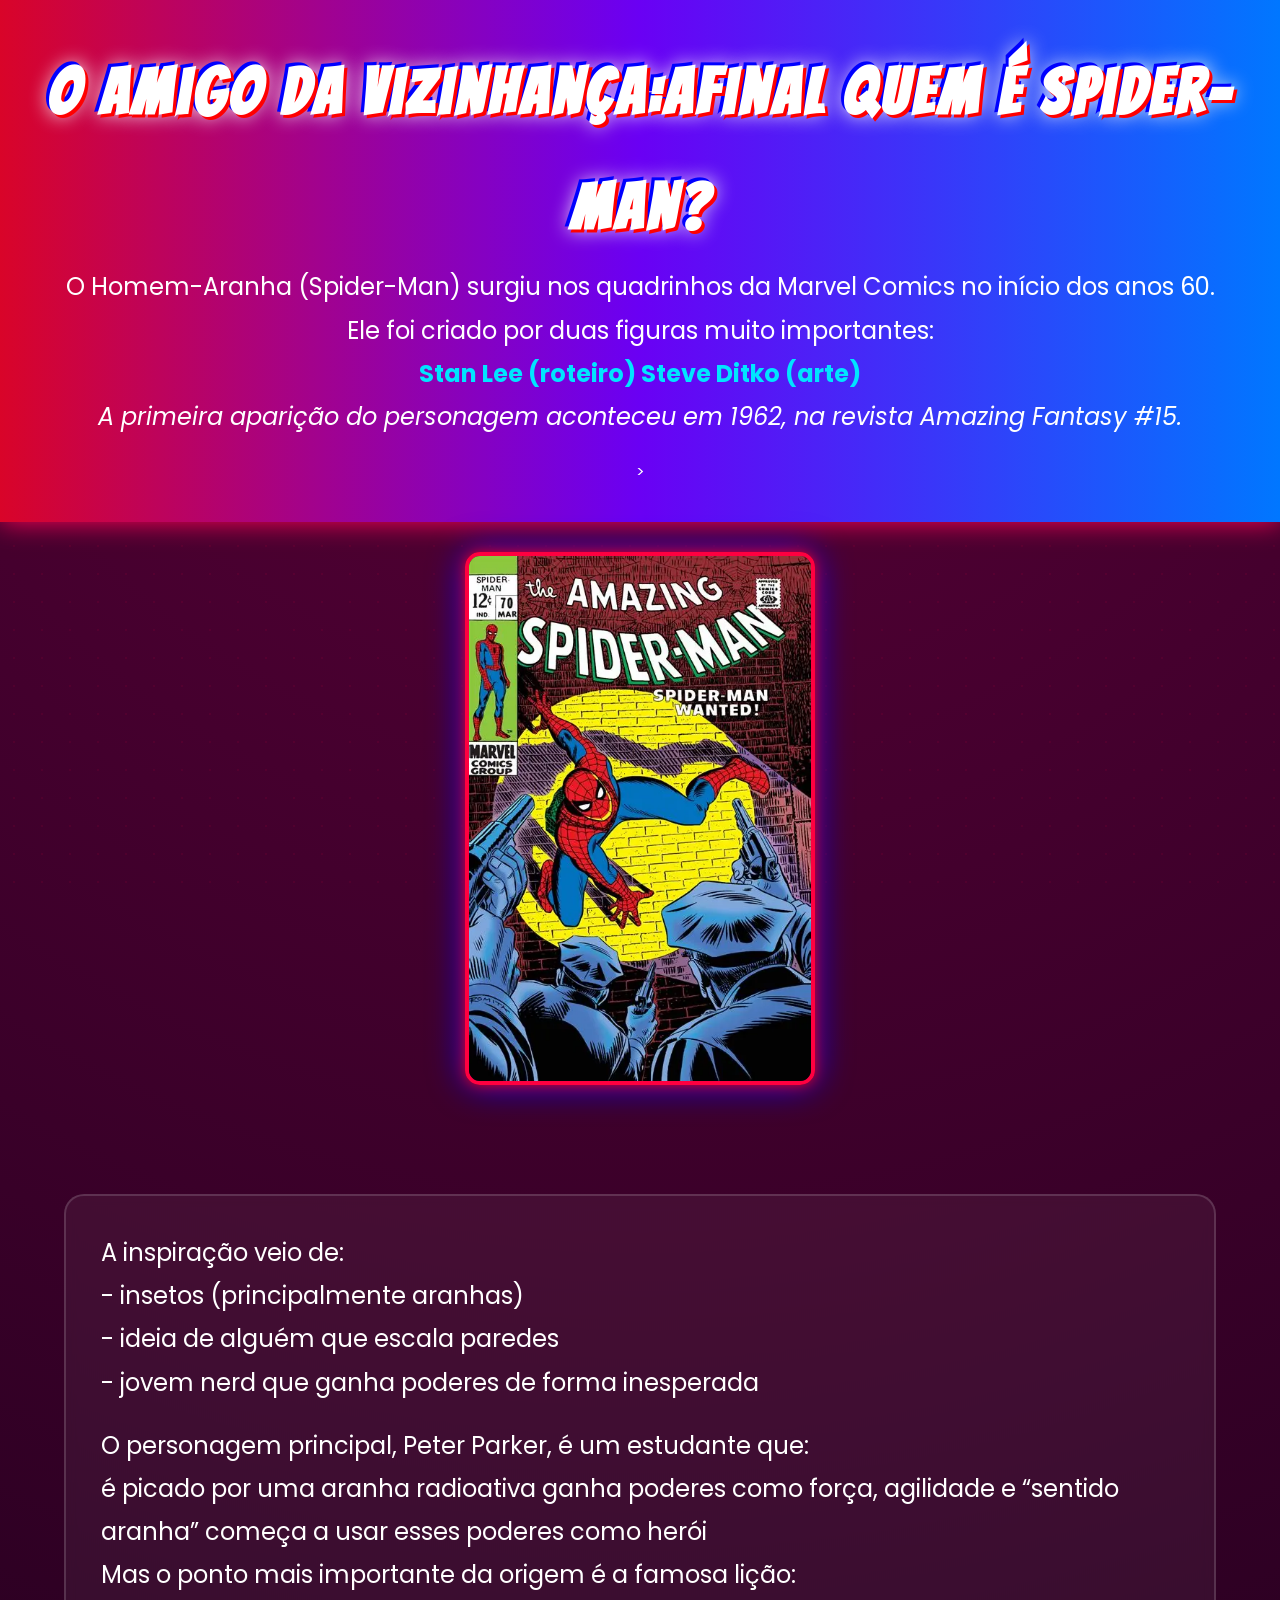
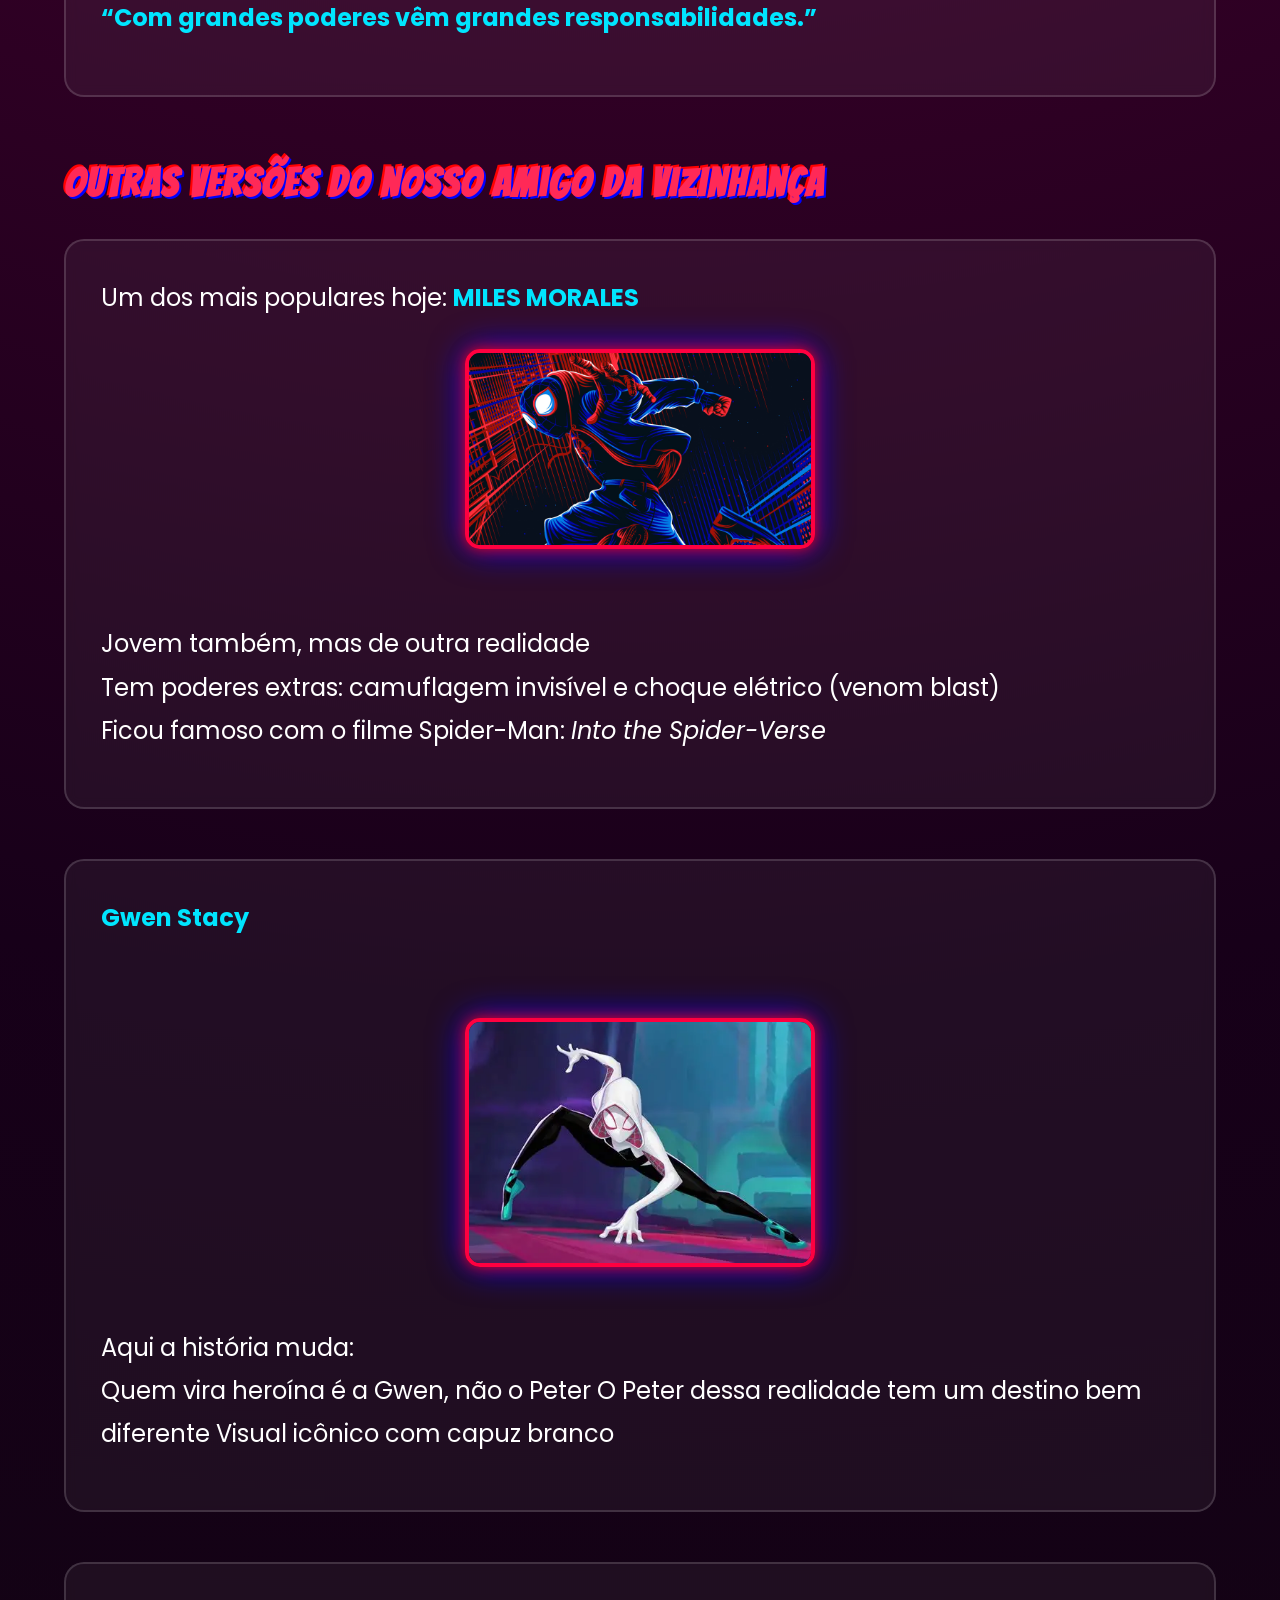
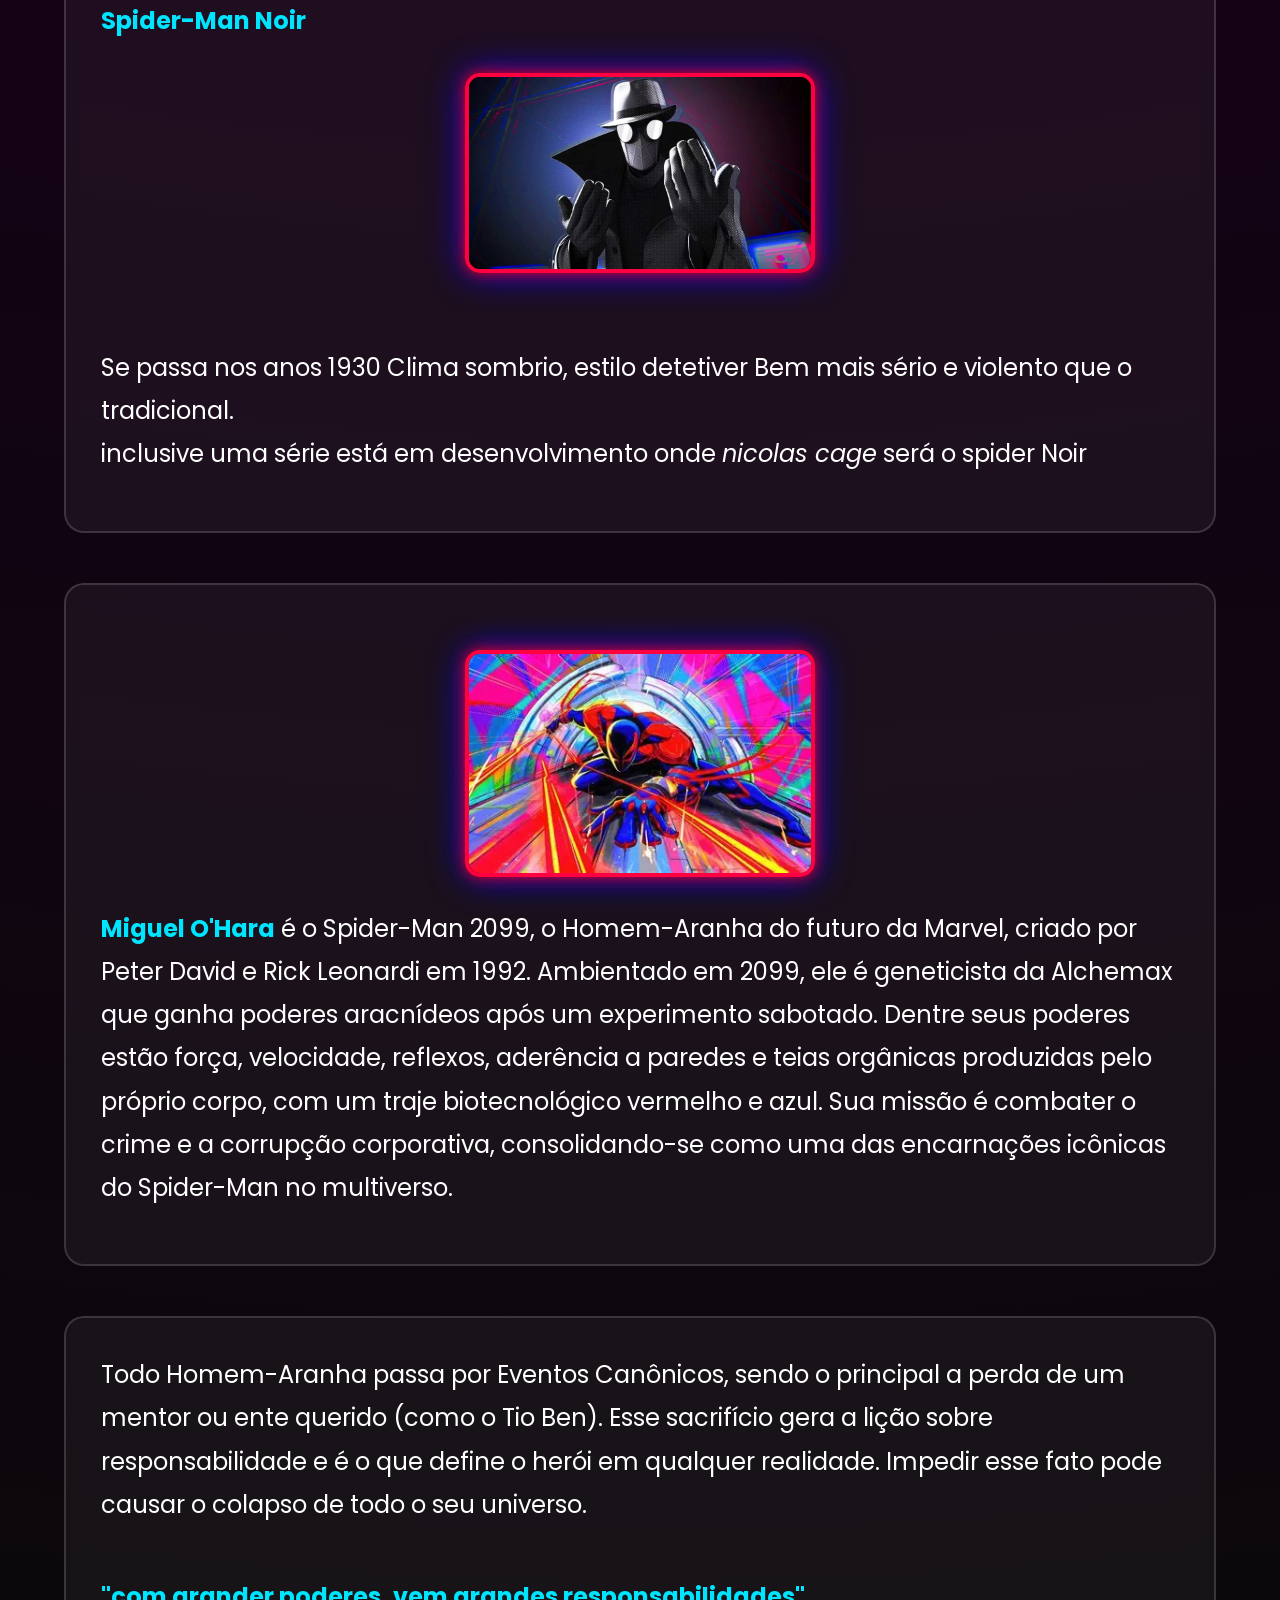
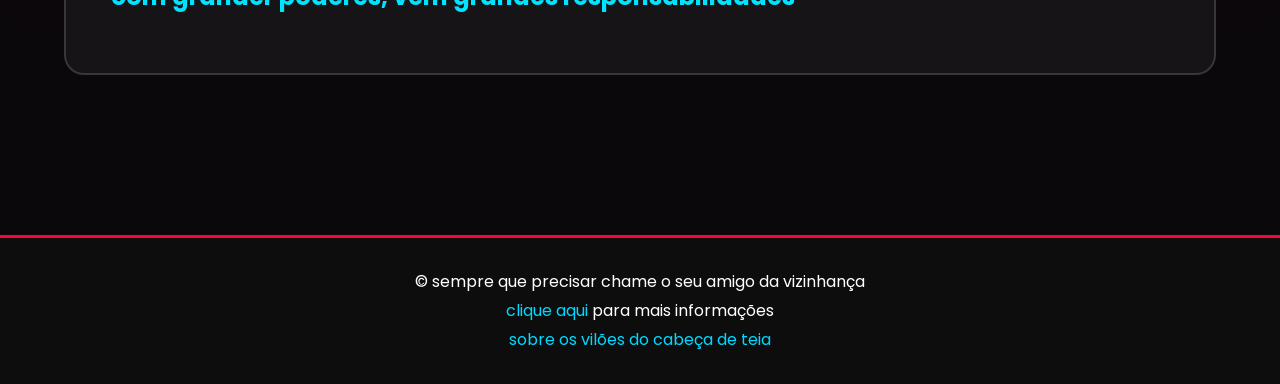
==== aranhaverso.html @ e48ab73e "feat:renomeiar as paginas" ====
<!DOCTYPE html>
<html lang="PT-BR">
<head>
    <meta charset="UTF-8">
    <meta name="Aranhaverso" content="um pouco sobre o multiverso do spider-man">
    <title>Aranhaverso</title>
    <link 
    rel="stylesheet" 
    href="./style.css"
        />
</head>
<body 


    </style>
    <style>
        p{font-size: 24px;}
        
    </style>
    <style>
        p{font-style: normal;}
    </style>
    <header>
    
        <h1>O amigo da vizinhança:afinal quem é spider-man?</h1>
        <p>O Homem-Aranha (Spider-Man) surgiu nos quadrinhos da Marvel Comics no início dos anos 60. <br>

Ele foi criado por duas figuras muito importantes: <br>

<strong>Stan Lee (roteiro)
Steve Ditko (arte)</strong><br>

<i>A primeira aparição do personagem aconteceu em 1962, na revista Amazing Fantasy #15.</p></i>></header>
<img src="./assets/spider.webp" alt="" width="300"> <br>
    
    <main>
        <!--introducao-->
        <section>
           <p> A inspiração veio de: <br>

- insetos (principalmente aranhas) <br>
- ideia de alguém que escala paredes <br>
- jovem nerd que ganha poderes de forma inesperada</p>
<p>O personagem principal, Peter Parker, é um estudante que: <br>

é picado por uma aranha radioativa
ganha poderes como força, agilidade e “sentido aranha”
começa a usar esses poderes como herói <br>

Mas o ponto mais importante da origem é a famosa lição: <br>

<strong>“Com grandes poderes vêm grandes responsabilidades.”</p></strong>
        </section>
        <!--desenvolvimento-->
         <h2>outras versões do nosso amigo da vizinhança</h2>
        <section>
        <p>Um dos mais populares hoje: <strong> MILES MORALES </strong> <br> <img src="./assets/miles.jpg" alt="" width="350"> <br>

Jovem também, mas de outra realidade <br>
Tem poderes extras: camuflagem invisível e choque elétrico (venom blast) <br>
Ficou famoso com o filme Spider-Man: <i>Into the Spider-Verse</p></i>
           
        </section>
        <!--desnvolvimento2-->
        <section>           <strong><p>Gwen Stacy</p></strong> <br> 
                <img src="./assets/gwem.webp" alt="" width="350" class="canto "> <br>

<p>Aqui a história muda: <br>

Quem vira heroína é a Gwen, não o Peter
O Peter dessa realidade tem um destino bem diferente
Visual icônico com capuz branco</p>
        </section>
        <section>
            <p> <strong>Spider-Man Noir </strong> <br>
                <img src="./assets/Spider-Man-Noir.webp" alt="" width="350"> <br>

Se passa nos anos 1930
Clima sombrio, estilo detetiver
Bem mais sério e violento que o tradicional. <br> inclusive uma série está em desenvolvimento onde <i>nicolas cage</i> será o spider Noir</p>
        </section>
        <!--miguel o'hara-->
        <section>
            <img src="./assets/2099.webp" alt="">
            
                 <p><strong>Miguel O'Hara</strong> é o Spider-Man 2099, o Homem-Aranha do futuro da Marvel, criado por Peter David e Rick Leonardi em 1992.
Ambientado em 2099, ele é geneticista da Alchemax que ganha poderes aracnídeos após um experimento sabotado.
Dentre seus poderes estão força, velocidade, reflexos, aderência a paredes e teias orgânicas produzidas pelo próprio corpo, com um traje biotecnológico vermelho e azul.
Sua missão é combater o crime e a corrupção corporativa, consolidando-se como uma das encarnações icônicas do Spider-Man no multiverso.</p>
        </section>
        <!--evento canonico-->
        <section>
            <p>Todo Homem-Aranha passa por Eventos Canônicos, sendo o principal a perda de um mentor ou ente querido (como o Tio Ben). Esse sacrifício gera a lição sobre responsabilidade e é o que define o herói em qualquer realidade. Impedir esse fato pode causar o colapso de todo o seu universo.</p><br>
           <strong> <p> "com grander poderes, vem grandes responsabilidades"</p></strong>
        </section>
        
    </main>
    <footer>&copy; sempre que precisar chame o seu amigo da vizinhança <br>
        <a href="https://github.com/rubensoli99-gif" target="_blank" rel=noopener noreferrer ="botao-link"> clique aqui </a> para mais informações <br>
        <a href="./viloes.html" target="_blank" rel="noopener noreferrer" 
    > sobre os vilões do cabeça de teia
             
        </a>
    </footer>
    
</body>
</html>
---- style.css ----
/* Importando fonte */
@import url('https://fonts.googleapis.com/css2?family=Bangers&family=Poppins:wght@300;400;600;700&display=swap');

*{
    margin:0;
    padding:0;
    box-sizing:border-box;
}

body{
    font-family:'Poppins',sans-serif;
    background:
    radial-gradient(circle at top,#5b0038,#170019,#090909);
    color:white;
    line-height:1.8;
}

/* Cabeçalho */

header{
    background:linear-gradient(90deg,#d90429,#6a00f4,#0077ff);
    padding:35px;
    text-align:center;
    box-shadow:0 0 25px #ff0055;
}

h1{
    font-family:'Bangers',cursive;
    font-size:4rem;
    letter-spacing:4px;
    color:white;
    text-shadow:
    3px 3px 0 red,
    -3px -3px 0 blue,
    0 0 20px white;
}

/* Conteúdo */

main{
    width:90%;
    max-width:1200px;
    margin:auto;
    padding:50px 0;
}

section{
    background:rgba(255,255,255,.05);
    border:2px solid rgba(255,255,255,.15);
    border-radius:20px;
    padding:35px;
    margin-bottom:50px;
    backdrop-filter:blur(6px);
    transition:.4s;
}

section:hover{
    transform:translateY(-6px);
    box-shadow:0 0 30px #ff0044;
}

/* Títulos */

h2{
    font-family:'Bangers';
    font-size:2.5rem;
    letter-spacing:2px;
    color:#ff2957;
    margin-bottom:20px;

    text-shadow:
    2px 2px blue,
    -2px -2px red;
}

h3{
    color:#29c7ff;
    margin-top:20px;
    margin-bottom:10px;
}

/* Texto */

p{
    font-size:1.1rem;
    margin-bottom:20px;
}

/* Negrito */

strong{
    color:#00e5ff;
}

/* Itálico */

em{
    color:#ffe066;
}

/* Listas */

ul{
    margin-left:30px;
}

li{
    margin:10px 0;
}

/* Imagens */

img{
    width:100%;
    max-width:350px;
    display:block;
    margin:30px auto;
    border-radius:15px;

    border:4px solid #ff0040;

    box-shadow:
    0 0 15px red,
    0 0 35px blue;

    transition:.4s;
}

img:hover{

    transform:scale(1.05) rotate(-2deg);

    box-shadow:
    0 0 20px red,
    0 0 60px #00c3ff;
}

/* Links */

a{
    color:#00d9ff;
    text-decoration:none;
    transition:.3s;
}

a:hover{
    color:#ff2e63;
}

/* Linha */

hr{
    border:none;
    height:3px;
    background:linear-gradient(90deg,
    red,
    blue,
    red);
    margin:40px 0;
}

/* Rodapé */

footer{
    background:#0d0d0d;
    text-align:center;
    padding:30px;
    margin-top:60px;
    border-top:3px solid #ff0040;
}

/* Responsividade */

@media(max-width:768px){

    h1{
        font-size:2.8rem;
    }

    h2{
        font-size:2rem;
    }

    section{
        padding:25px;
    }

}


body::before{
    content:"";
    position:fixed;
    inset:0;

    background-image:
    radial-gradient(circle,#ff003c 1px,transparent 1px);

    background-size:28px 28px;

    opacity:.08;

    z-index:-1;
}
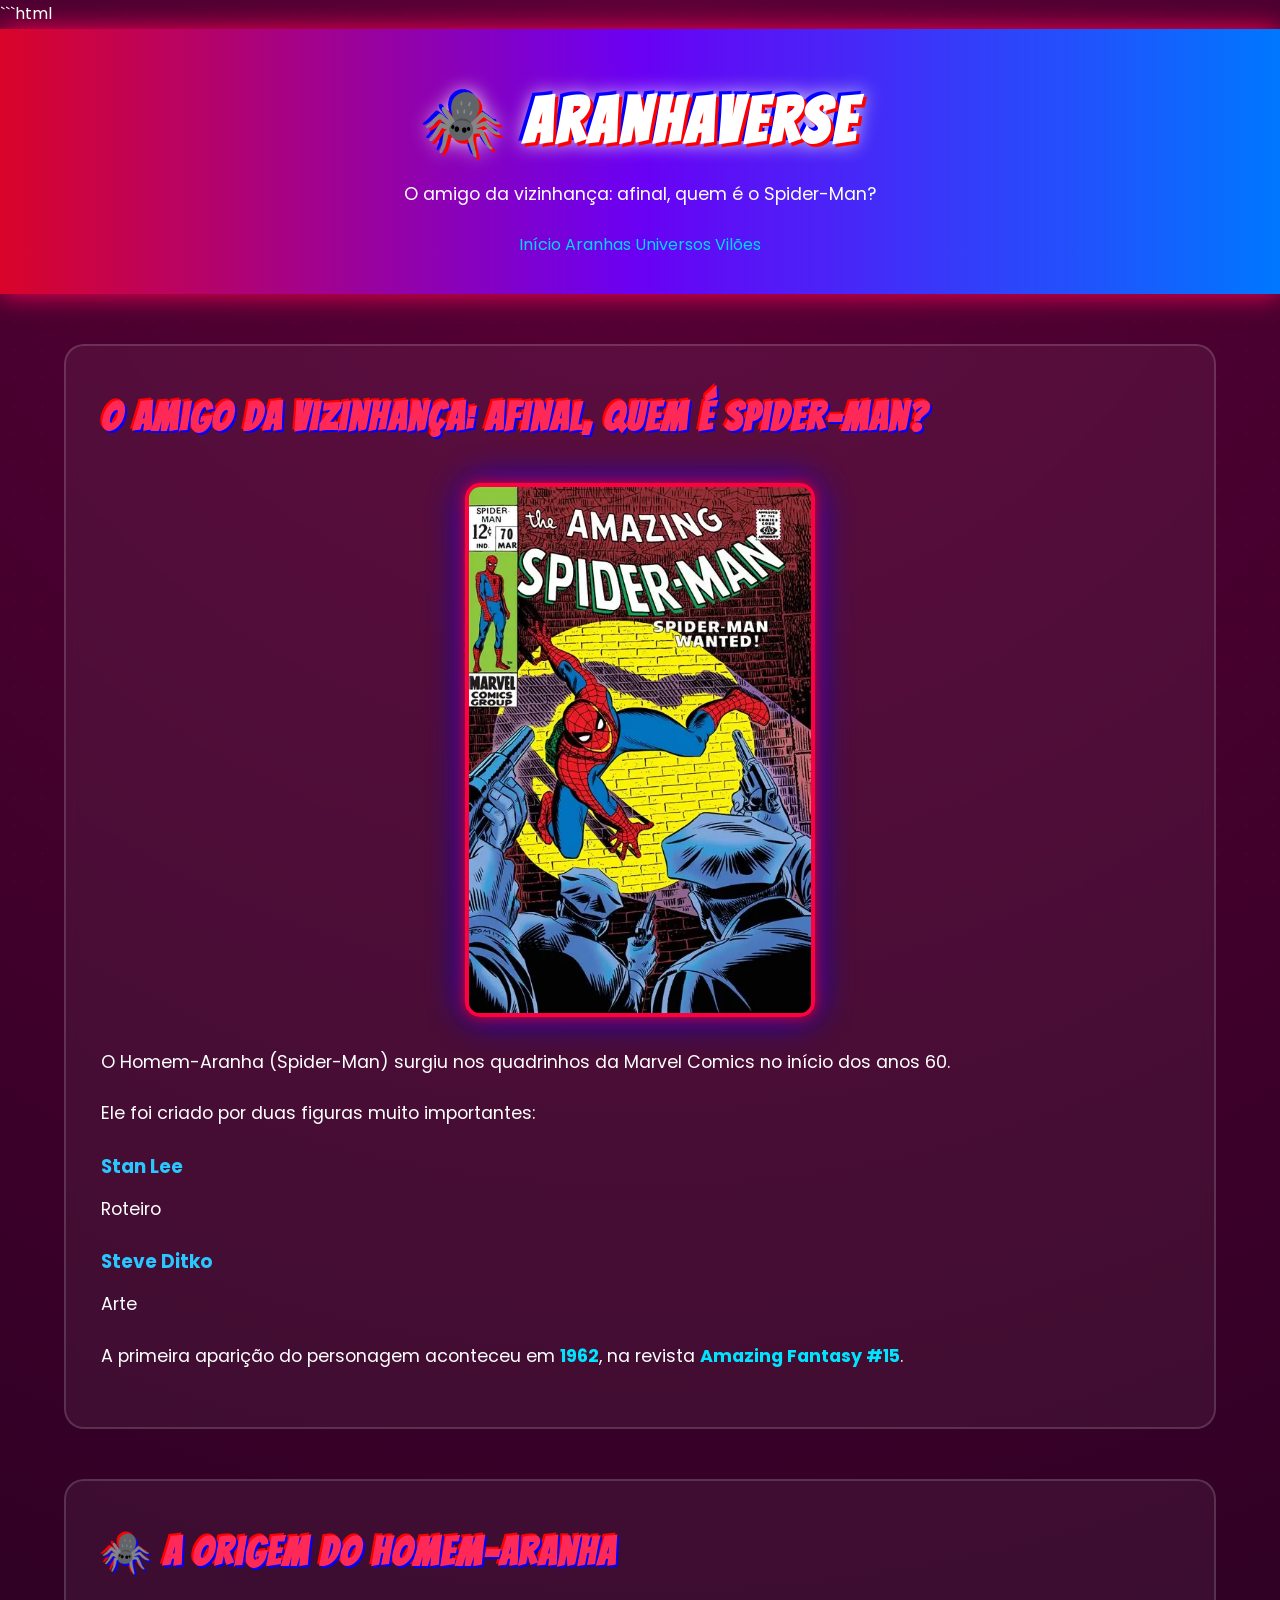
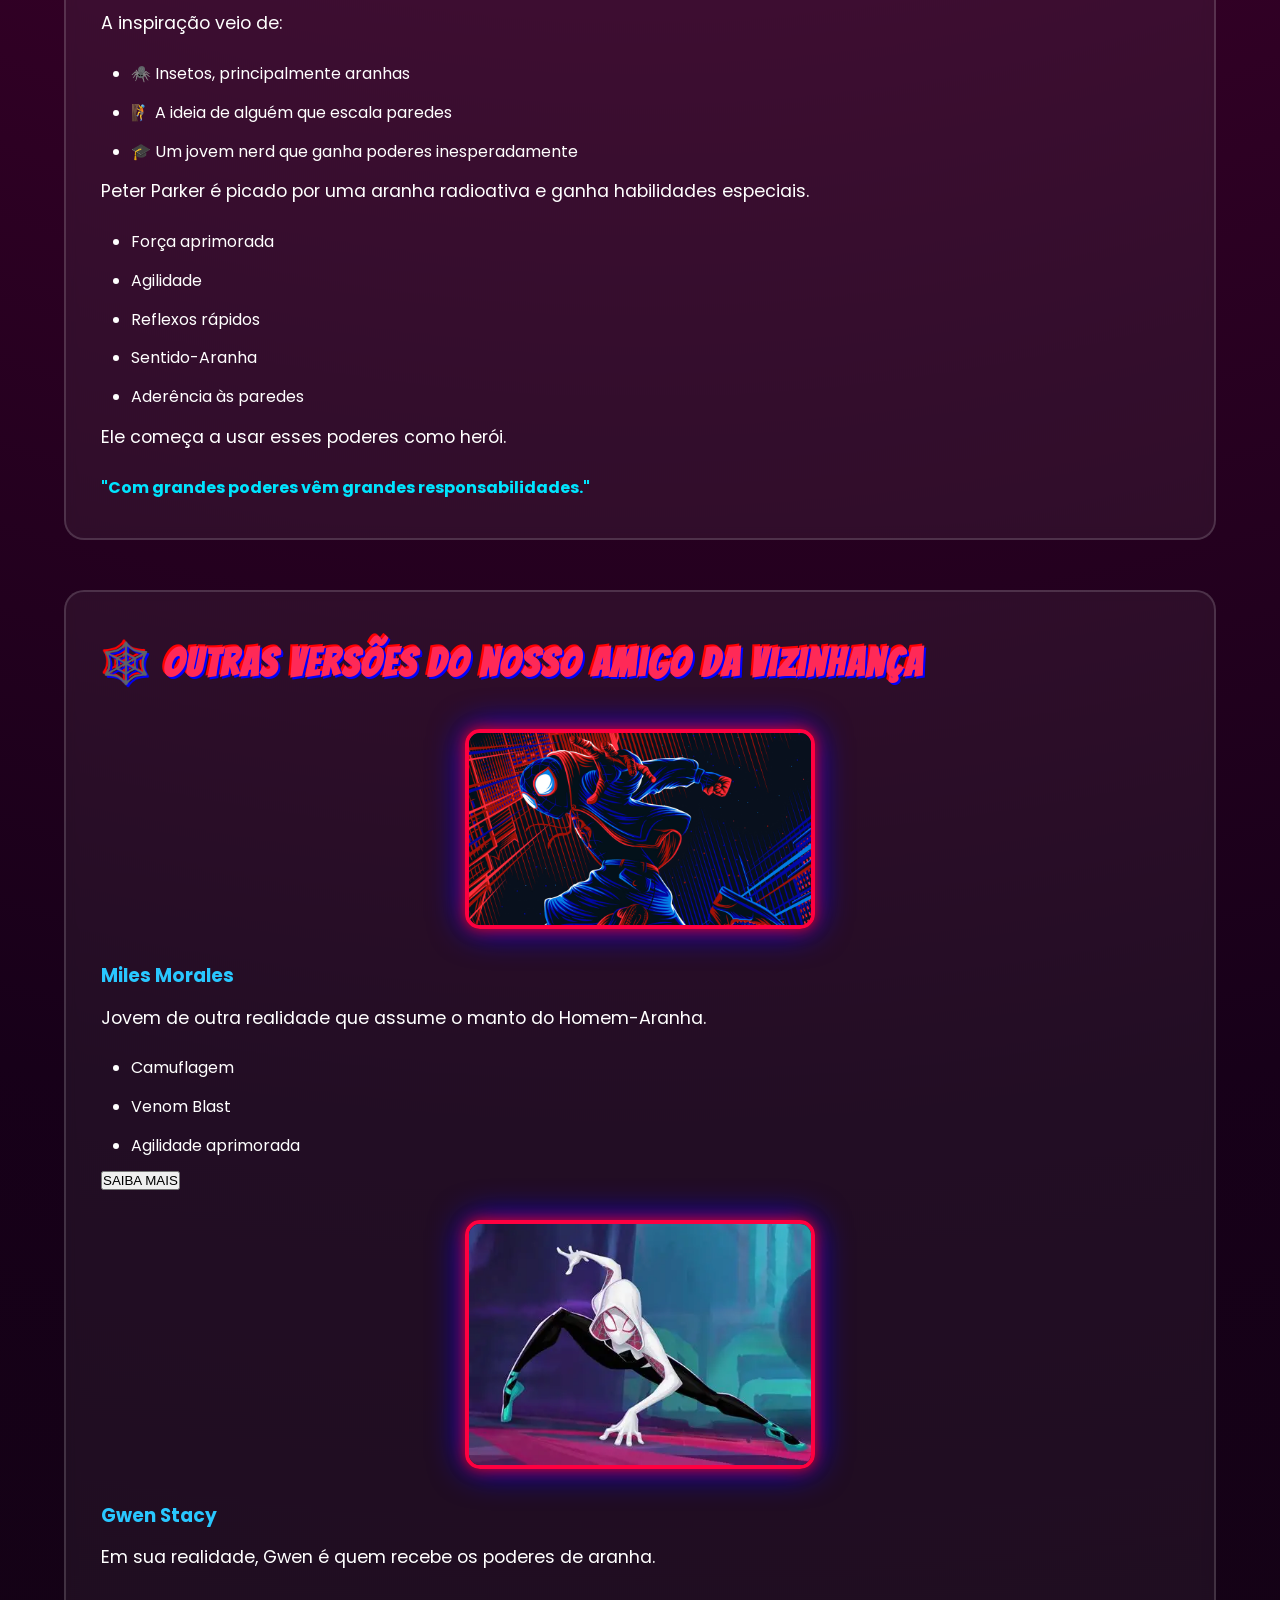
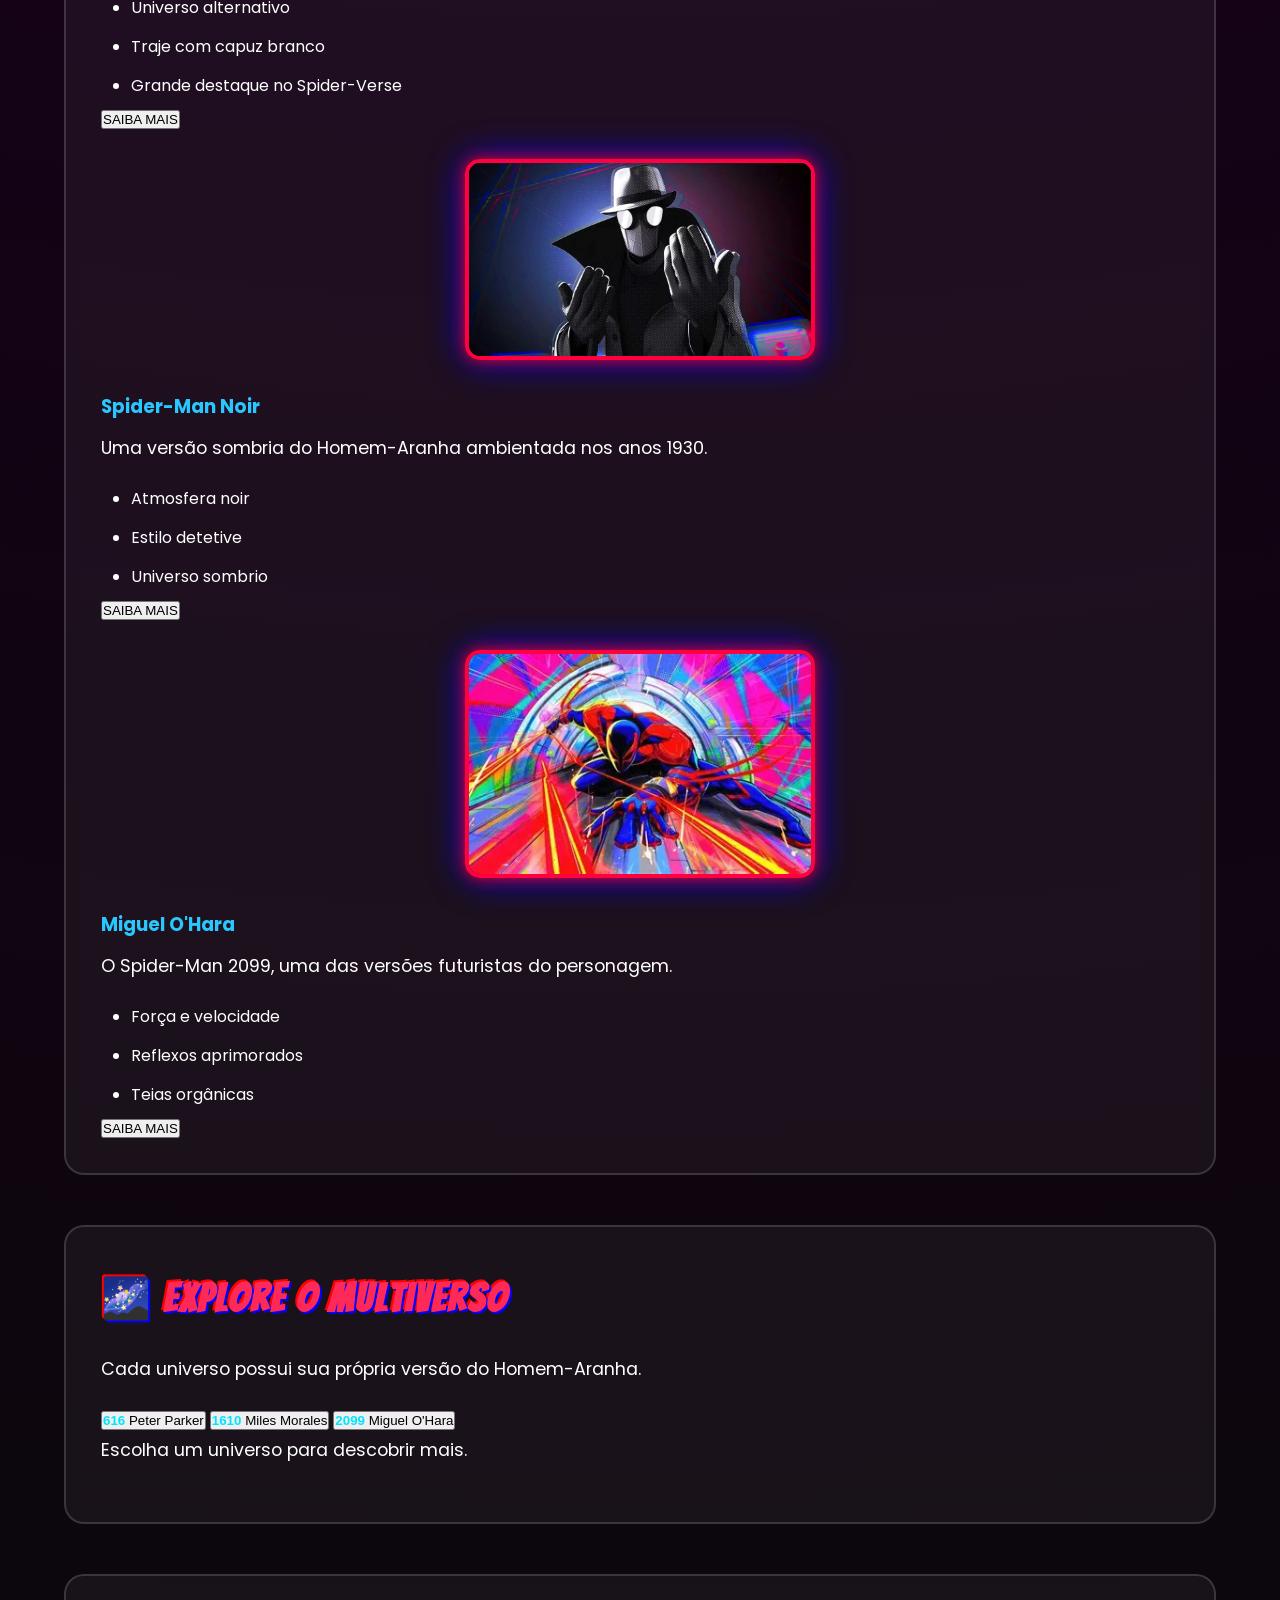
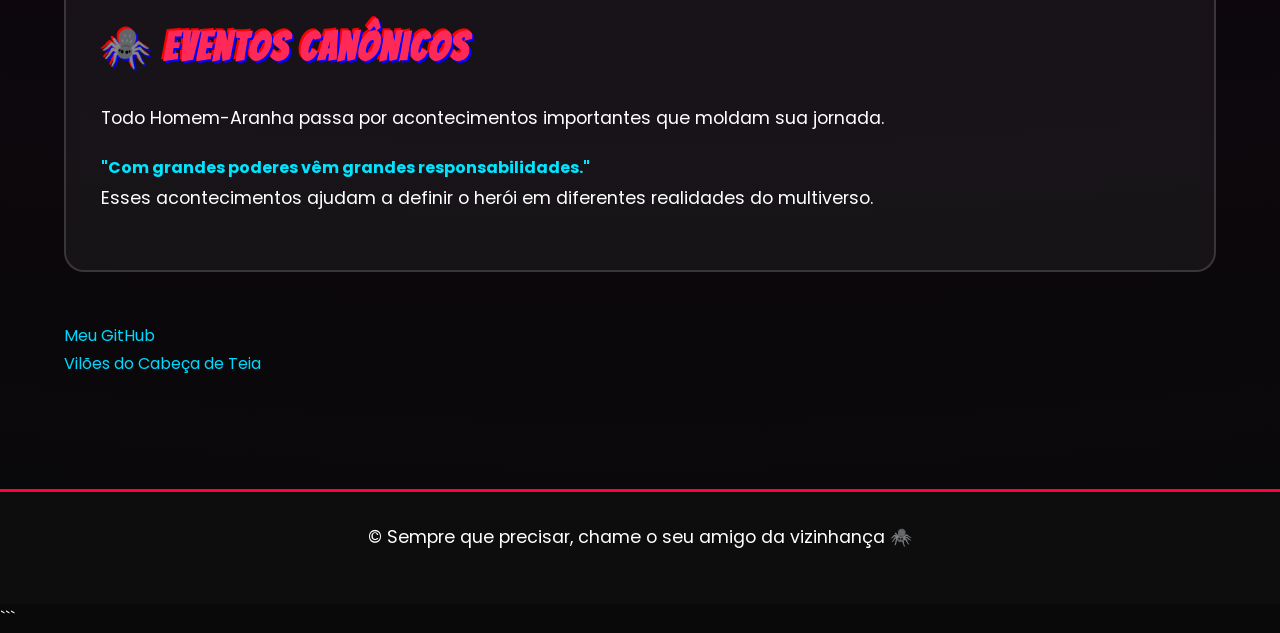
==== commit 0efb284a: "feat : continuar estilizacao da pagina" ====
--- a/aranhaverso.html
+++ b/aranhaverso.html
@@ -1,107 +1,482 @@
+```html
 <!DOCTYPE html>
-<html lang="PT-BR">
+<html lang="pt-br">
+
 <head>
+
     <meta charset="UTF-8">
-    <meta name="Aranhaverso" content="um pouco sobre o multiverso do spider-man">
-    <title>Aranhaverso</title>
-    <link 
-    rel="stylesheet" 
-    href="./style.css"
-        />
+
+    <meta name="viewport" content="width=device-width, initial-scale=1.0">
+
+    <title>AranhaVerse</title>
+
+    <link rel="stylesheet" href="style.css">
+
 </head>
-<body 
-
-
-    </style>
-    <style>
-        p{font-size: 24px;}
-        
-    </style>
-    <style>
-        p{font-style: normal;}
-    </style>
-    <header>
-    
-        <h1>O amigo da vizinhança:afinal quem é spider-man?</h1>
-        <p>O Homem-Aranha (Spider-Man) surgiu nos quadrinhos da Marvel Comics no início dos anos 60. <br>
-
-Ele foi criado por duas figuras muito importantes: <br>
-
-<strong>Stan Lee (roteiro)
-Steve Ditko (arte)</strong><br>
-
-<i>A primeira aparição do personagem aconteceu em 1962, na revista Amazing Fantasy #15.</p></i>></header>
-<img src="./assets/spider.webp" alt="" width="300"> <br>
-    
+
+
+<body>
+
+    <!-- =========================
+         CABEÇALHO
+    ========================== -->
+
+    <header class="header">
+
+        <h1>🕷️ ARANHAVERSE</h1>
+
+        <p class="subtitulo">
+            O amigo da vizinhança: afinal, quem é o Spider-Man?
+        </p>
+
+
+        <!-- MENU -->
+
+        <nav class="menu">
+
+            <a href="#inicio">Início</a>
+
+            <a href="#aranhas">Aranhas</a>
+
+            <a href="#universos">Universos</a>
+
+            <a href="./viloes.html">Vilões</a>
+
+        </nav>
+
+    </header>
+
+
+
     <main>
-        <!--introducao-->
-        <section>
-           <p> A inspiração veio de: <br>
-
-- insetos (principalmente aranhas) <br>
-- ideia de alguém que escala paredes <br>
-- jovem nerd que ganha poderes de forma inesperada</p>
-<p>O personagem principal, Peter Parker, é um estudante que: <br>
-
-é picado por uma aranha radioativa
-ganha poderes como força, agilidade e “sentido aranha”
-começa a usar esses poderes como herói <br>
-
-Mas o ponto mais importante da origem é a famosa lição: <br>
-
-<strong>“Com grandes poderes vêm grandes responsabilidades.”</p></strong>
+
+
+        <!-- =========================
+             INTRODUÇÃO
+        ========================== -->
+
+      <section id="inicio" class="introducao">
+
+    <h2>O amigo da vizinhança: afinal, quem é Spider-Man?</h2>
+
+    <img 
+        src="./assets/spider.webp" 
+        alt="Homem-Aranha"
+        class="imagem-spider"
+    >
+
+    <p>
+        O Homem-Aranha (Spider-Man) surgiu nos quadrinhos da Marvel
+        Comics no início dos anos 60.
+    </p>
+
+    <p>
+        Ele foi criado por duas figuras muito importantes:
+    </p>
+
+    <div class="criadores">
+
+        <div class="criador">
+            <h3>Stan Lee</h3>
+            <p>Roteiro</p>
+        </div>
+
+        <div class="criador">
+            <h3>Steve Ditko</h3>
+            <p>Arte</p>
+        </div>
+
+    </div>
+
+    <p>
+        A primeira aparição do personagem aconteceu em
+        <strong>1962</strong>, na revista
+        <strong>Amazing Fantasy #15</strong>.
+    </p>
+
         </section>
-        <!--desenvolvimento-->
-         <h2>outras versões do nosso amigo da vizinhança</h2>
-        <section>
-        <p>Um dos mais populares hoje: <strong> MILES MORALES </strong> <br> <img src="./assets/miles.jpg" alt="" width="350"> <br>
-
-Jovem também, mas de outra realidade <br>
-Tem poderes extras: camuflagem invisível e choque elétrico (venom blast) <br>
-Ficou famoso com o filme Spider-Man: <i>Into the Spider-Verse</p></i>
-           
+
+
+
+        <!-- =========================
+             ORIGEM
+        ========================== -->
+
+        <section class="origem">
+
+            <h2>🕷️ A origem do Homem-Aranha</h2>
+
+            <p>
+                A inspiração veio de:
+            </p>
+
+
+            <ul>
+
+                <li>🕷️ Insetos, principalmente aranhas</li>
+
+                <li>🧗 A ideia de alguém que escala paredes</li>
+
+                <li>🎓 Um jovem nerd que ganha poderes inesperadamente</li>
+
+            </ul>
+
+
+            <p>
+
+                Peter Parker é picado por uma aranha radioativa
+                e ganha habilidades especiais.
+
+            </p>
+
+
+            <ul>
+
+                <li>Força aprimorada</li>
+
+                <li>Agilidade</li>
+
+                <li>Reflexos rápidos</li>
+
+                <li>Sentido-Aranha</li>
+
+                <li>Aderência às paredes</li>
+
+            </ul>
+
+
+            <p>
+
+                Ele começa a usar esses poderes como herói.
+
+            </p>
+
+
+            <div class="frase">
+
+                <strong>
+                    "Com grandes poderes vêm grandes responsabilidades."
+                </strong>
+
+            </div>
+
         </section>
-        <!--desnvolvimento2-->
-        <section>           <strong><p>Gwen Stacy</p></strong> <br> 
-                <img src="./assets/gwem.webp" alt="" width="350" class="canto "> <br>
-
-<p>Aqui a história muda: <br>
-
-Quem vira heroína é a Gwen, não o Peter
-O Peter dessa realidade tem um destino bem diferente
-Visual icônico com capuz branco</p>
+
+
+
+        <!-- =========================
+             ARANHAS
+        ========================== -->
+
+        <section id="aranhas">
+
+            <h2>🕸️ Outras versões do nosso amigo da vizinhança</h2>
+
+
+            <div class="cards">
+
+
+                <!-- MILES -->
+
+                <article class="card">
+
+                    <img
+                        src="./assets/miles.jpg"
+                        alt="Miles Morales"
+                    >
+
+                    <div class="card-conteudo">
+
+                        <h3>Miles Morales</h3>
+
+                        <p>
+                            Jovem de outra realidade que assume
+                            o manto do Homem-Aranha.
+                        </p>
+
+                        <ul>
+
+                            <li>Camuflagem</li>
+
+                            <li>Venom Blast</li>
+
+                            <li>Agilidade aprimorada</li>
+
+                        </ul>
+
+                        <button onclick="mostrarInfo('miles')">
+                            SAIBA MAIS
+                        </button>
+
+                    </div>
+
+                </article>
+
+
+
+                <!-- GWEN -->
+
+                <article class="card">
+
+                    <img
+                        src="./assets/gwem.webp"
+                        alt="Gwen Stacy como Spider-Gwen"
+                    >
+
+                    <div class="card-conteudo">
+
+                        <h3>Gwen Stacy</h3>
+
+                        <p>
+                            Em sua realidade, Gwen é quem recebe
+                            os poderes de aranha.
+                        </p>
+
+                        <ul>
+
+                            <li>Universo alternativo</li>
+
+                            <li>Traje com capuz branco</li>
+
+                            <li>Grande destaque no Spider-Verse</li>
+
+                        </ul>
+
+                        <button onclick="mostrarInfo('gwen')">
+                            SAIBA MAIS
+                        </button>
+
+                    </div>
+
+                </article>
+
+
+
+                <!-- NOIR -->
+
+                <article class="card">
+
+                    <img
+                        src="./assets/Spider-Man-Noir.webp"
+                        alt="Spider-Man Noir"
+                    >
+
+                    <div class="card-conteudo">
+
+                        <h3>Spider-Man Noir</h3>
+
+                        <p>
+                            Uma versão sombria do Homem-Aranha
+                            ambientada nos anos 1930.
+                        </p>
+
+                        <ul>
+
+                            <li>Atmosfera noir</li>
+
+                            <li>Estilo detetive</li>
+
+                            <li>Universo sombrio</li>
+
+                        </ul>
+
+                        <button onclick="mostrarInfo('noir')">
+                            SAIBA MAIS
+                        </button>
+
+                    </div>
+
+                </article>
+
+
+
+                <!-- MIGUEL -->
+
+                <article class="card">
+
+                    <img
+                        src="./assets/2099.webp"
+                        alt="Miguel O'Hara Spider-Man 2099"
+                    >
+
+                    <div class="card-conteudo">
+
+                        <h3>Miguel O'Hara</h3>
+
+                        <p>
+                            O Spider-Man 2099, uma das versões
+                            futuristas do personagem.
+                        </p>
+
+                        <ul>
+
+                            <li>Força e velocidade</li>
+
+                            <li>Reflexos aprimorados</li>
+
+                            <li>Teias orgânicas</li>
+
+                        </ul>
+
+                        <button onclick="mostrarInfo('miguel')">
+                            SAIBA MAIS
+                        </button>
+
+                    </div>
+
+                </article>
+
+
+            </div>
+
         </section>
-        <section>
-            <p> <strong>Spider-Man Noir </strong> <br>
-                <img src="./assets/Spider-Man-Noir.webp" alt="" width="350"> <br>
-
-Se passa nos anos 1930
-Clima sombrio, estilo detetiver
-Bem mais sério e violento que o tradicional. <br> inclusive uma série está em desenvolvimento onde <i>nicolas cage</i> será o spider Noir</p>
+
+
+
+        <!-- =========================
+             MULTIVERSO
+        ========================== -->
+
+        <section id="universos" class="universos">
+
+            <h2>🌌 Explore o Multiverso</h2>
+
+            <p>
+                Cada universo possui sua própria versão
+                do Homem-Aranha.
+            </p>
+
+
+            <div class="universos-container">
+
+
+                <button onclick="mostrarUniverso('616')">
+
+                    <strong>616</strong>
+
+                    <span>
+                        Peter Parker
+                    </span>
+
+                </button>
+
+
+                <button onclick="mostrarUniverso('1610')">
+
+                    <strong>1610</strong>
+
+                    <span>
+                        Miles Morales
+                    </span>
+
+                </button>
+
+
+                <button onclick="mostrarUniverso('2099')">
+
+                    <strong>2099</strong>
+
+                    <span>
+                        Miguel O'Hara
+                    </span>
+
+                </button>
+
+
+            </div>
+
+
+            <div id="infoUniverso" class="info-universo">
+
+                <p>
+                    Escolha um universo para descobrir mais.
+                </p>
+
+            </div>
+
         </section>
-        <!--miguel o'hara-->
-        <section>
-            <img src="./assets/2099.webp" alt="">
-            
-                 <p><strong>Miguel O'Hara</strong> é o Spider-Man 2099, o Homem-Aranha do futuro da Marvel, criado por Peter David e Rick Leonardi em 1992.
-Ambientado em 2099, ele é geneticista da Alchemax que ganha poderes aracnídeos após um experimento sabotado.
-Dentre seus poderes estão força, velocidade, reflexos, aderência a paredes e teias orgânicas produzidas pelo próprio corpo, com um traje biotecnológico vermelho e azul.
-Sua missão é combater o crime e a corrupção corporativa, consolidando-se como uma das encarnações icônicas do Spider-Man no multiverso.</p>
+
+
+
+        <!-- =========================
+             EVENTOS CANÔNICOS
+        ========================== -->
+
+        <section class="eventos">
+
+            <h2>🕷️ Eventos Canônicos</h2>
+
+            <p>
+
+                Todo Homem-Aranha passa por acontecimentos
+                importantes que moldam sua jornada.
+
+            </p>
+
+
+            <div class="frase">
+
+                <strong>
+                    "Com grandes poderes vêm grandes responsabilidades."
+                </strong>
+
+            </div>
+
+
+            <p>
+
+                Esses acontecimentos ajudam a definir o herói
+                em diferentes realidades do multiverso.
+
+            </p>
+
         </section>
-        <!--evento canonico-->
-        <section>
-            <p>Todo Homem-Aranha passa por Eventos Canônicos, sendo o principal a perda de um mentor ou ente querido (como o Tio Ben). Esse sacrifício gera a lição sobre responsabilidade e é o que define o herói em qualquer realidade. Impedir esse fato pode causar o colapso de todo o seu universo.</p><br>
-           <strong> <p> "com grander poderes, vem grandes responsabilidades"</p></strong>
-        </section>
-        
+
+
+           <a
+            href="https://github.com/rubensoli99-gif"
+            target="_blank"
+            rel="noopener noreferrer"
+            class="botao-link"
+        >
+            Meu GitHub
+        </a> <br>
+
+
+        <a
+            href="./viloes.html"
+            class="botao-link"
+        >
+            Vilões do Cabeça de Teia
+        </a>
+
+
     </main>
-    <footer>&copy; sempre que precisar chame o seu amigo da vizinhança <br>
-        <a href="https://github.com/rubensoli99-gif" target="_blank" rel=noopener noreferrer ="botao-link"> clique aqui </a> para mais informações <br>
-        <a href="./viloes.html" target="_blank" rel="noopener noreferrer" 
-    > sobre os vilões do cabeça de teia
-             
-        </a>
+
+
+
+    <!-- =========================
+         RODAPÉ
+    ========================== -->
+
+    <footer>
+
+        <p>
+            © Sempre que precisar, chame o seu amigo da vizinhança 🕷️
+        </p>
+
+
+     
+
     </footer>
-    
+
+
+
+    <!-- JAVASCRIPT -->
+
+    <script src="script.js"></script>
+
 </body>
-</html>+
+</html>
+```
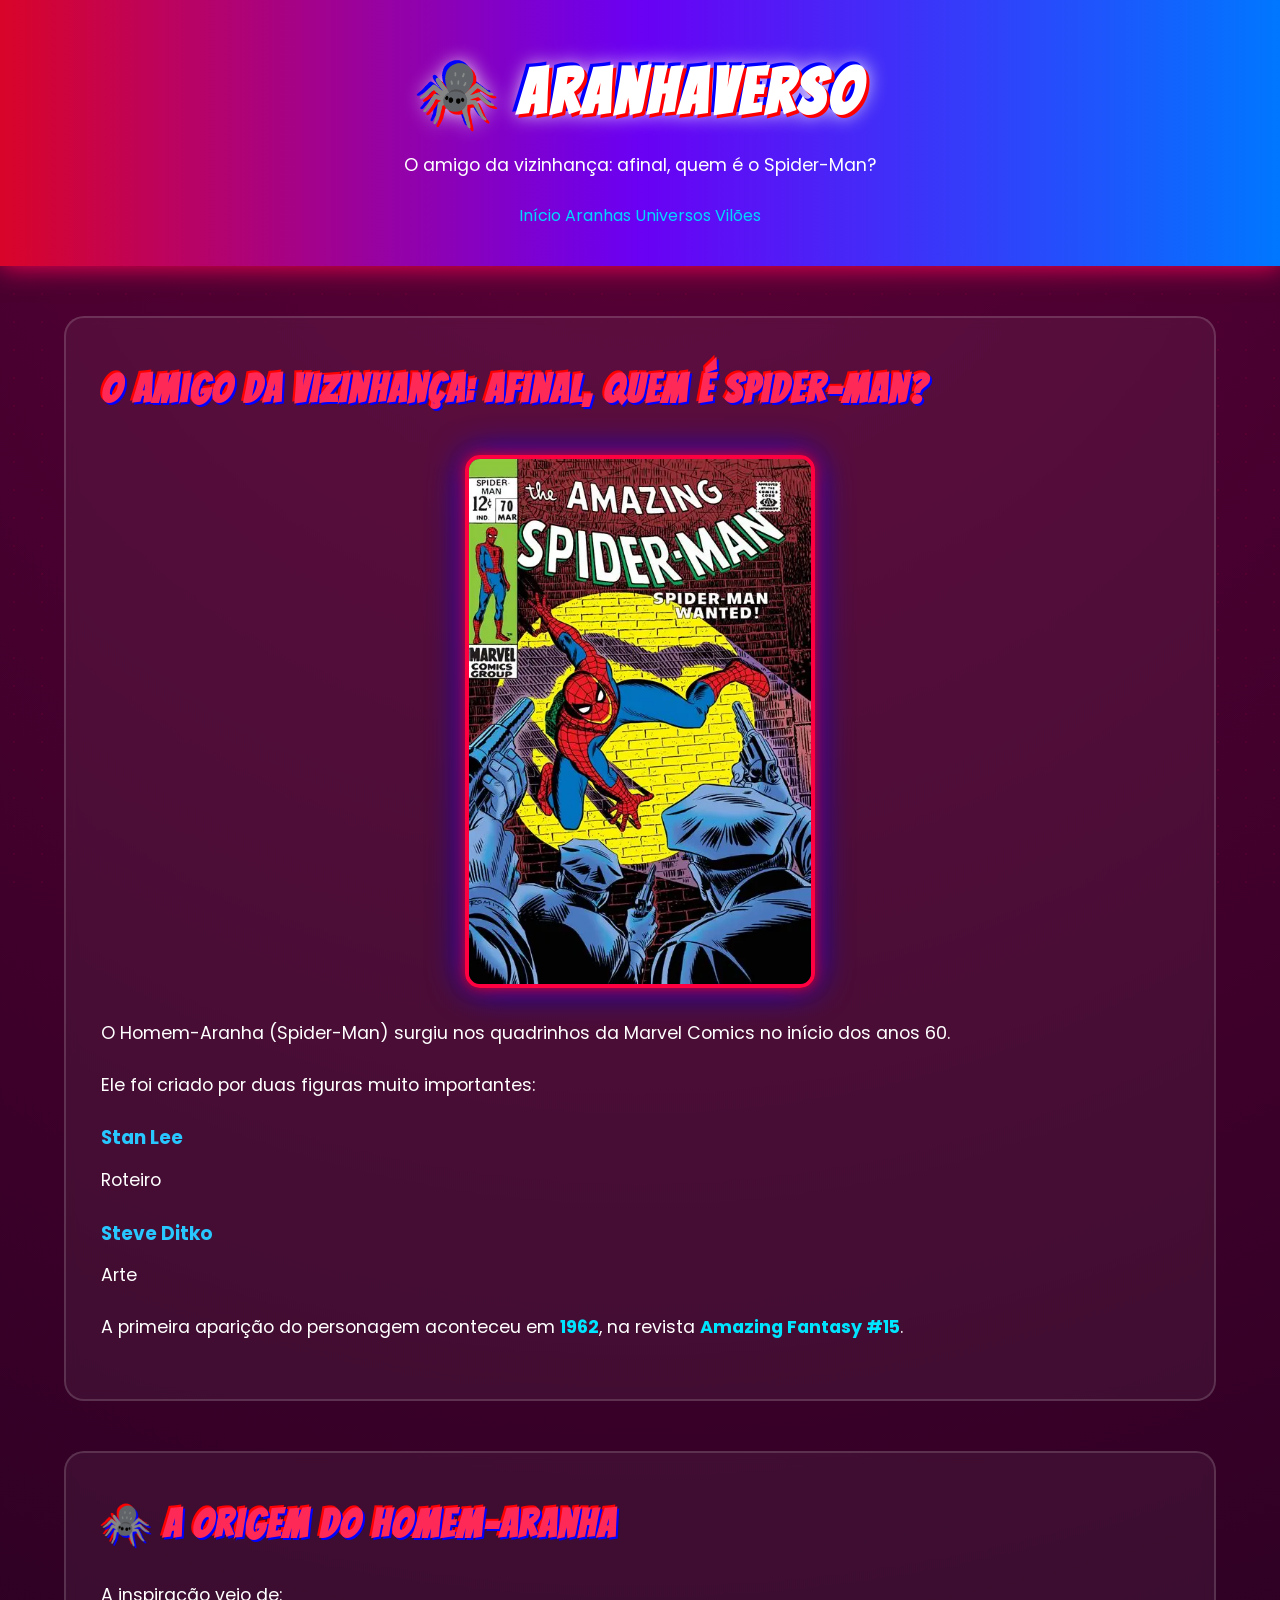
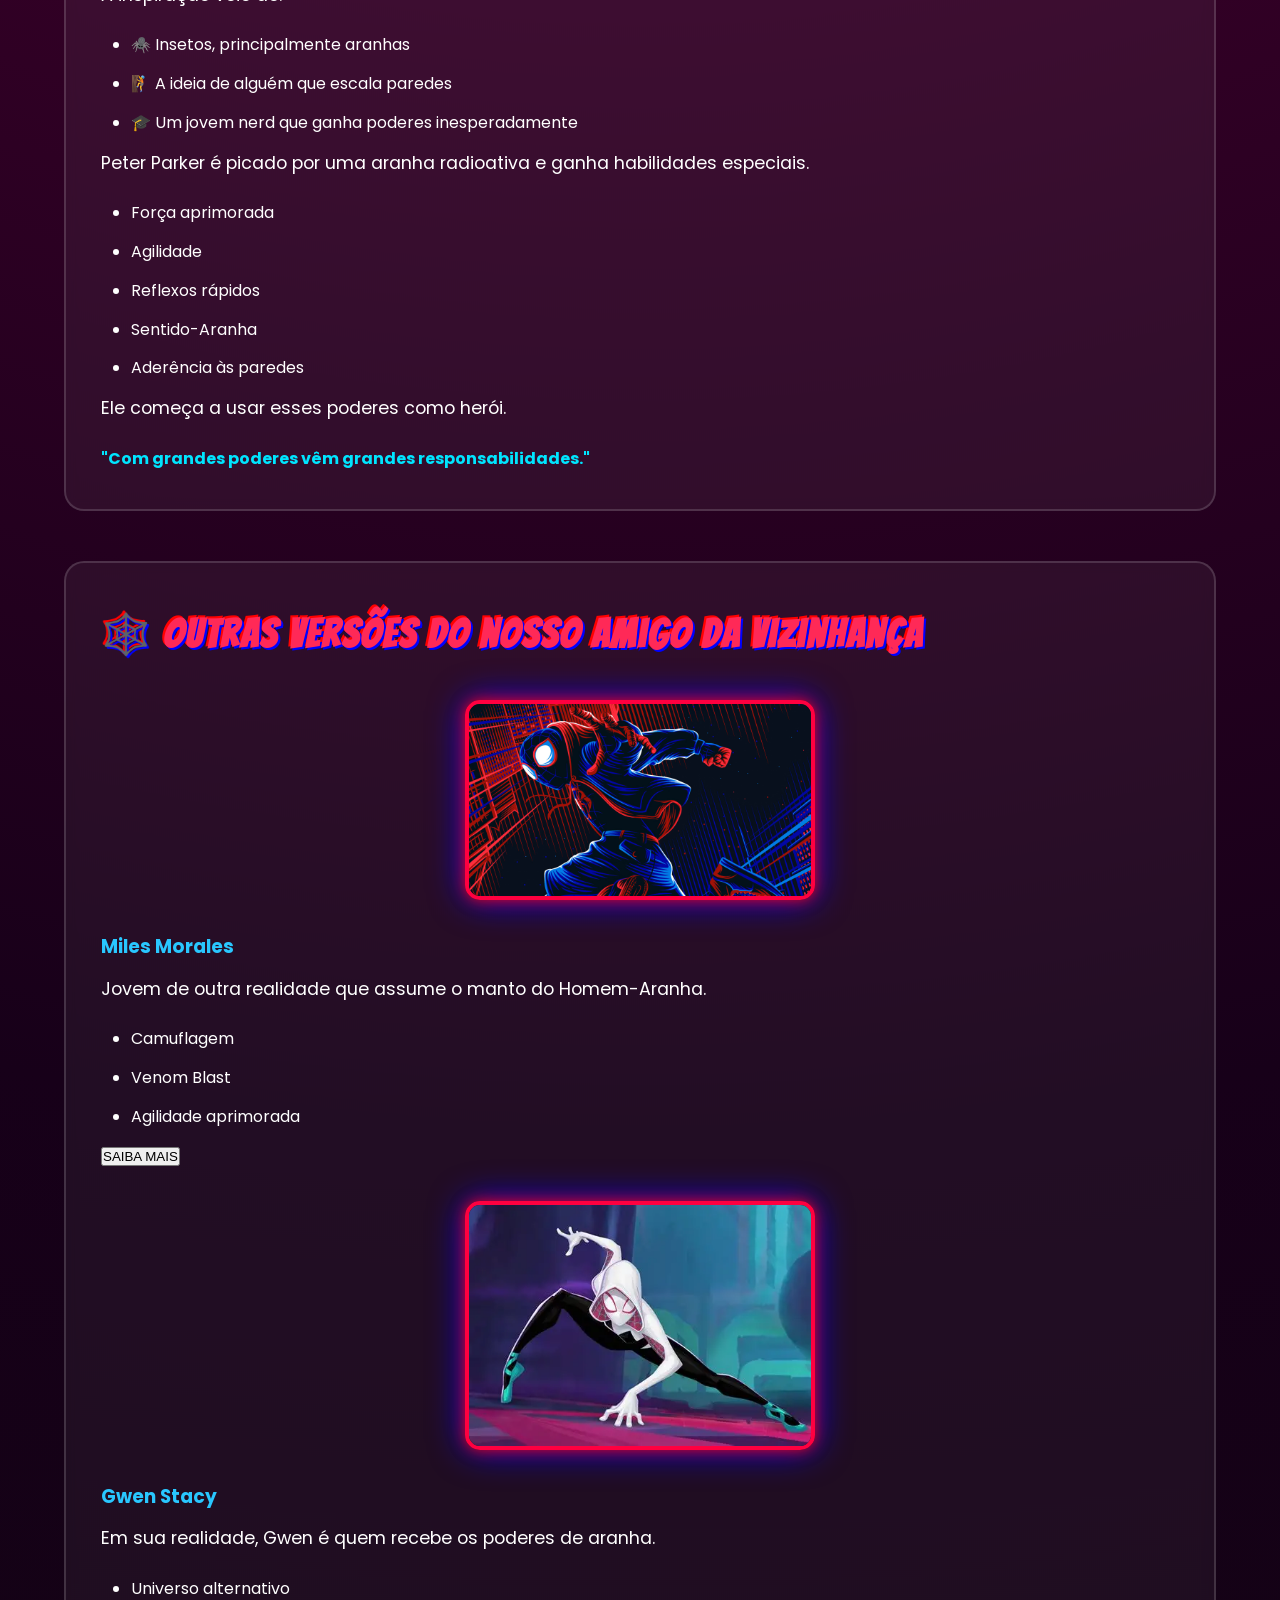
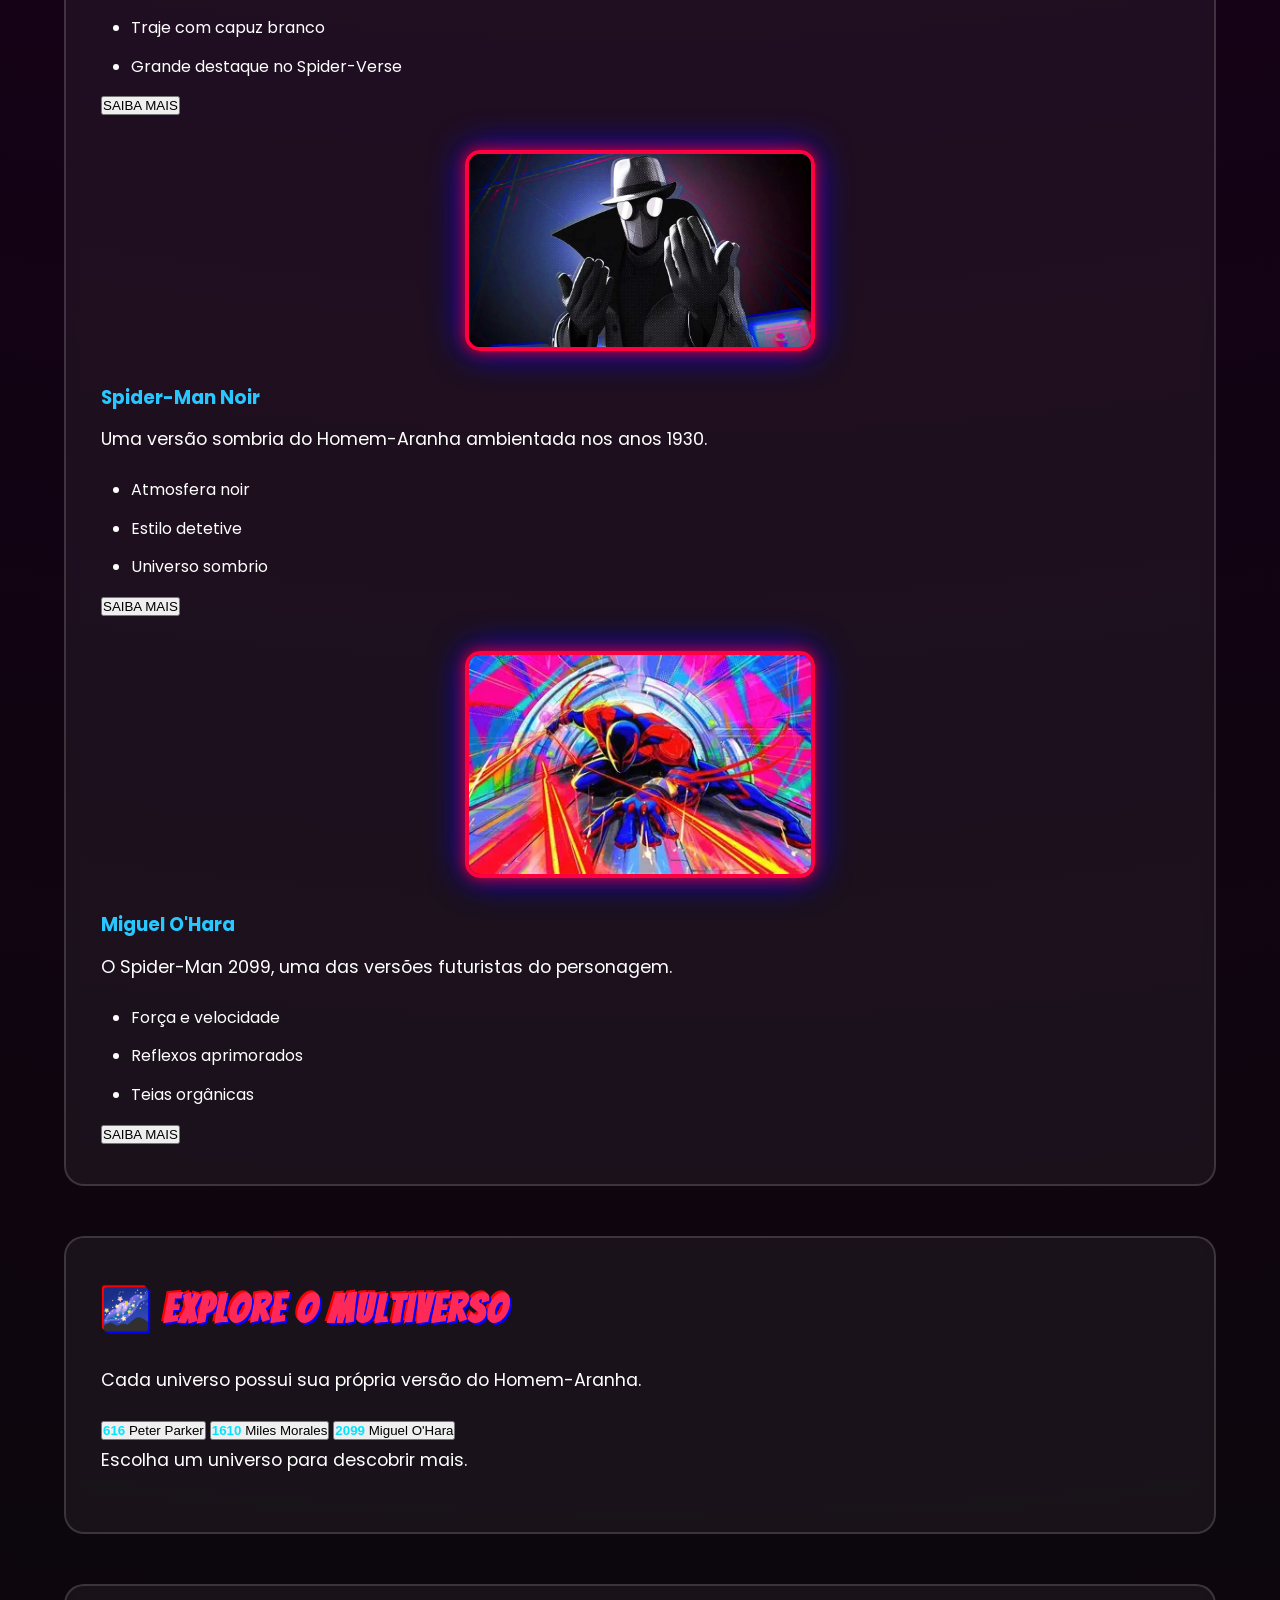
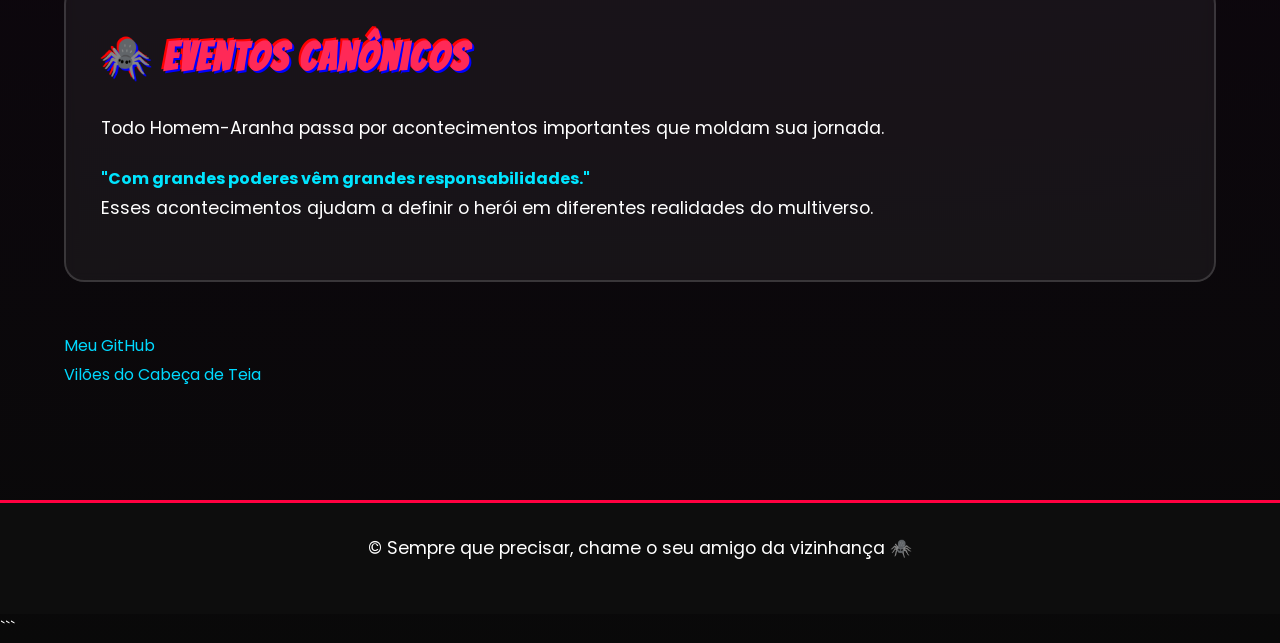
==== commit df663dac: "feat : concluir estilizacao parcial da pagina" ====
--- a/aranhaverso.html
+++ b/aranhaverso.html
@@ -1,4 +1,4 @@
-```html
+
 <!DOCTYPE html>
 <html lang="pt-br">
 
@@ -8,7 +8,7 @@
 
     <meta name="viewport" content="width=device-width, initial-scale=1.0">
 
-    <title>AranhaVerse</title>
+    <title>AranhaVerso</title>
 
     <link rel="stylesheet" href="style.css">
 
@@ -23,7 +23,7 @@
 
     <header class="header">
 
-        <h1>🕷️ ARANHAVERSE</h1>
+        <h1>🕷️ AranhaVerso</h1>
 
         <p class="subtitulo">
             O amigo da vizinhança: afinal, quem é o Spider-Man?
